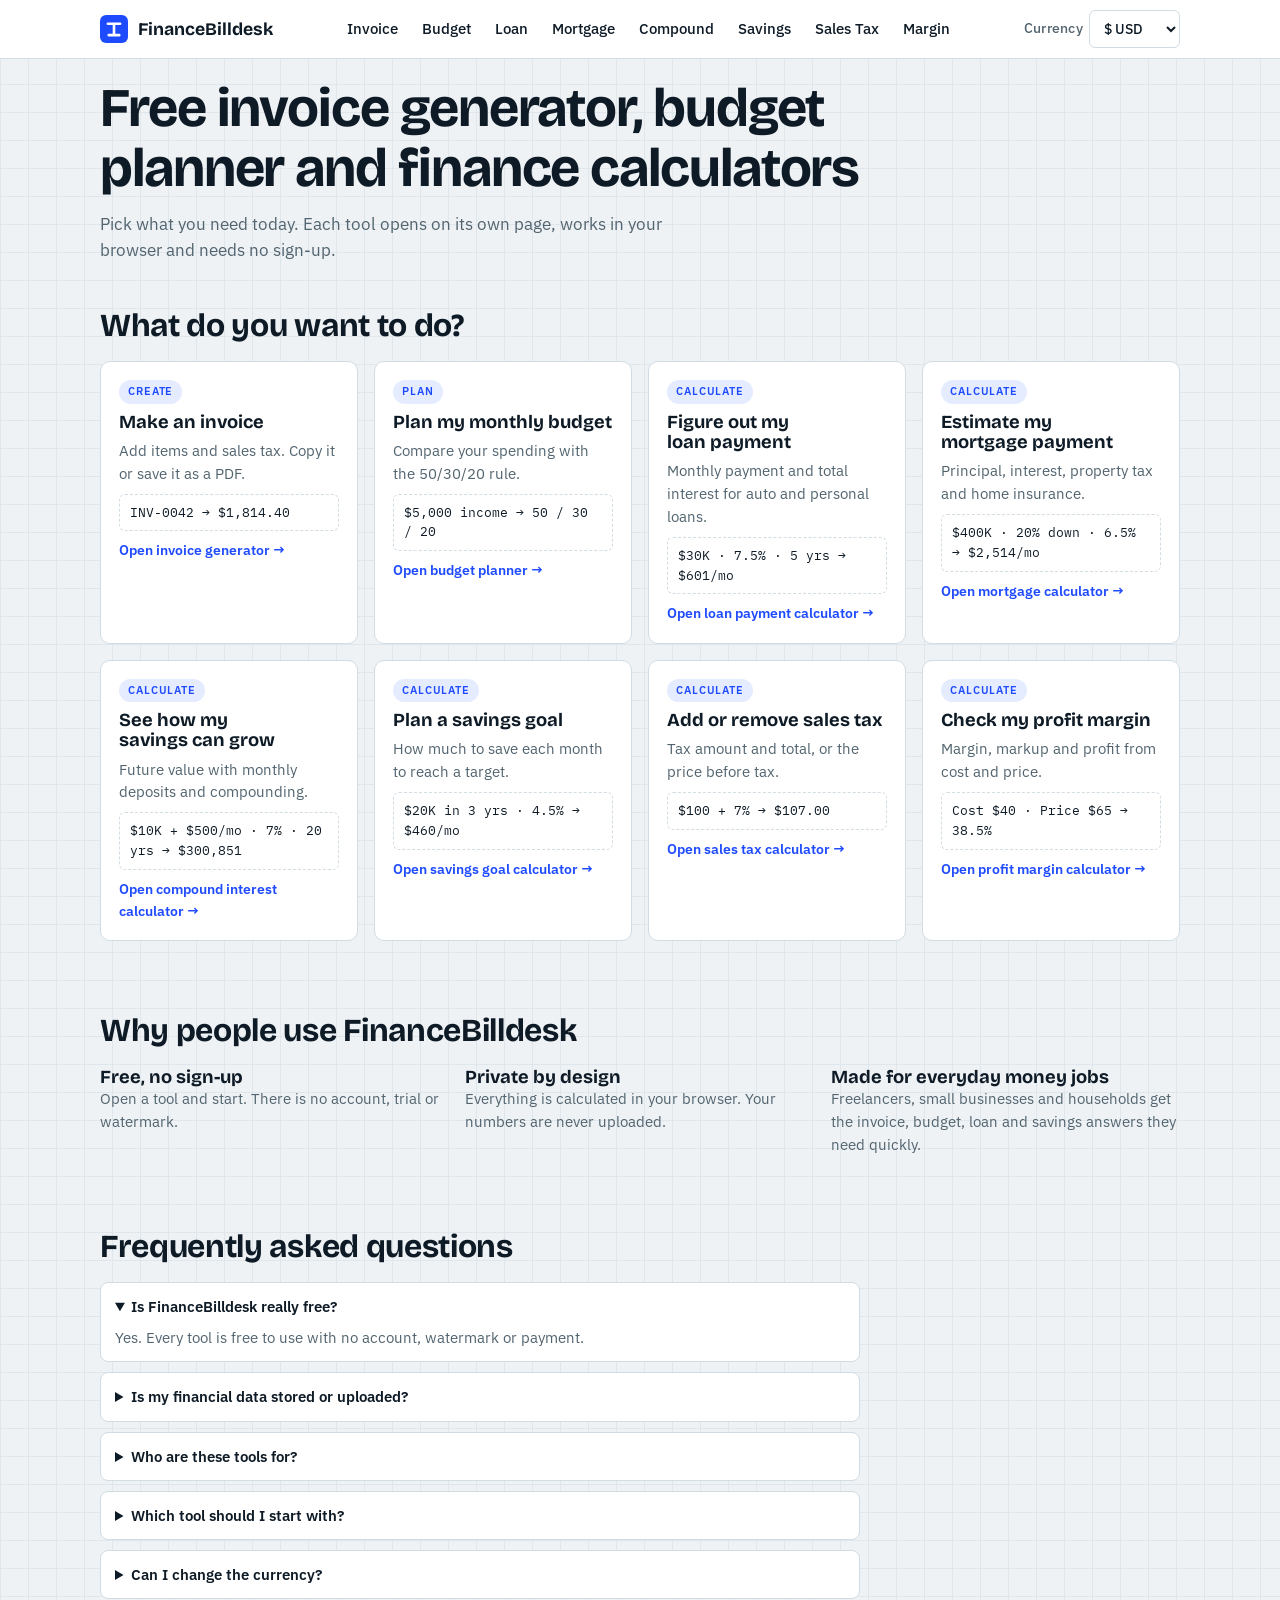
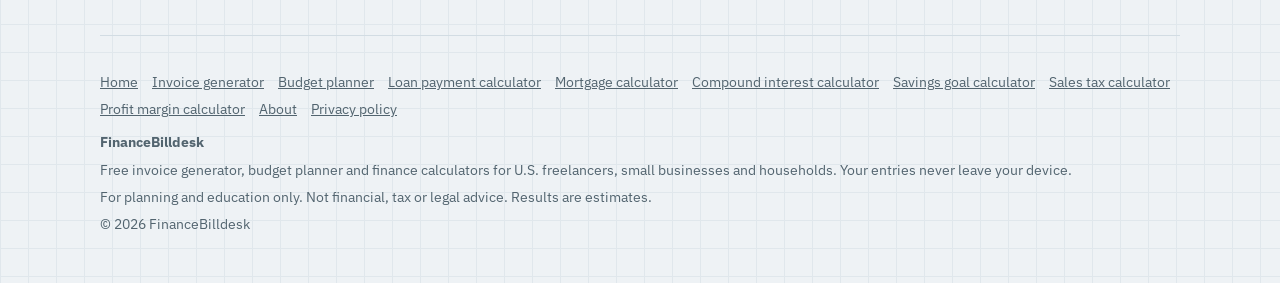
==== index.html @ 51ea4d02 "Add files via upload" ====
<!doctype html>
<html lang="en-US">
<head>
<meta charset="utf-8">
<meta name="viewport" content="width=device-width, initial-scale=1, viewport-fit=cover">
<title>FinanceBilldesk: Free Invoice, Budget &amp; Finance Calculators</title>
<meta name="description" content="Free invoice generator, 50/30/20 budget planner and finance calculators for loans, mortgages, compound interest, savings goals, sales tax and profit margin. No sign-up.">
<meta name="robots" content="index, follow, max-image-preview:large">
<link rel="canonical" href="https://www.financebilldesk.com/">
<link rel="alternate" hreflang="en-us" href="https://www.financebilldesk.com/">
<link rel="alternate" hreflang="x-default" href="https://www.financebilldesk.com/">
<meta name="theme-color" content="#1F4BFF">
<meta property="og:type" content="website">
<meta property="og:locale" content="en_US">
<meta property="og:title" content="FinanceBilldesk: Free Invoice, Budget &amp; Finance Calculators">
<meta property="og:description" content="Free invoice generator, 50/30/20 budget planner and finance calculators for loans, mortgages, compound interest, savings goals, sales tax and profit margin. No sign-up.">
<meta property="og:url" content="https://www.financebilldesk.com/">
<meta property="og:site_name" content="FinanceBilldesk">
<meta name="twitter:card" content="summary">
<meta name="twitter:title" content="FinanceBilldesk: Free Invoice, Budget &amp; Finance Calculators">
<meta name="twitter:description" content="Free invoice generator, 50/30/20 budget planner and finance calculators for loans, mortgages, compound interest, savings goals, sales tax and profit margin. No sign-up.">
<link rel="icon" href="data:image/svg+xml,%3Csvg xmlns='http://www.w3.org/2000/svg' viewBox='0 0 32 32'%3E%3Crect width='32' height='32' rx='7' fill='%231F4BFF'/%3E%3Cpath d='M9 10h14M16 10v13M10 23h12' stroke='white' stroke-width='3' stroke-linecap='round' fill='none'/%3E%3C/svg%3E">
<link rel="preconnect" href="https://fonts.googleapis.com">
<link rel="preconnect" href="https://fonts.gstatic.com" crossorigin>
<link rel="stylesheet" href="https://fonts.googleapis.com/css2?family=Bricolage+Grotesque:opsz,wght@12..96,500;12..96,700&family=IBM+Plex+Sans:wght@400;500;600&family=IBM+Plex+Mono:wght@400;500&display=swap">
<link rel="stylesheet" href="styles.css">
<script async src="https://pagead2.googlesyndication.com/pagead/js/adsbygoogle.js?client=ca-pub-6484114404141398" crossorigin="anonymous"></script>
<script type="application/ld+json">
{
  "@context": "https://schema.org",
  "@graph": [
    {
      "@type": "Organization",
      "@id": "https://www.financebilldesk.com/#org",
      "name": "FinanceBilldesk",
      "url": "https://www.financebilldesk.com/",
      "areaServed": {
        "@type": "Country",
        "name": "United States"
      }
    },
    {
      "@type": "WebSite",
      "@id": "https://www.financebilldesk.com/#website",
      "url": "https://www.financebilldesk.com/",
      "name": "FinanceBilldesk",
      "description": "Free invoice generator, 50/30/20 budget planner and finance calculators for loans, mortgages, compound interest, savings goals, sales tax and profit margin. No sign-up.",
      "inLanguage": "en-US",
      "publisher": {
        "@id": "https://www.financebilldesk.com/#org"
      }
    },
    {
      "@type": "ItemList",
      "name": "FinanceBilldesk tools",
      "itemListElement": [
        {
          "@type": "ListItem",
          "position": 1,
          "name": "Free Invoice Generator",
          "url": "https://www.financebilldesk.com/invoice-generator.html"
        },
        {
          "@type": "ListItem",
          "position": 2,
          "name": "50/30/20 Budget Calculator",
          "url": "https://www.financebilldesk.com/budget-planner.html"
        },
        {
          "@type": "ListItem",
          "position": 3,
          "name": "Loan Payment Calculator",
          "url": "https://www.financebilldesk.com/loan-payment-calculator.html"
        },
        {
          "@type": "ListItem",
          "position": 4,
          "name": "Mortgage Calculator",
          "url": "https://www.financebilldesk.com/mortgage-calculator.html"
        },
        {
          "@type": "ListItem",
          "position": 5,
          "name": "Compound Interest Calculator",
          "url": "https://www.financebilldesk.com/compound-interest-calculator.html"
        },
        {
          "@type": "ListItem",
          "position": 6,
          "name": "Savings Goal Calculator",
          "url": "https://www.financebilldesk.com/savings-goal-calculator.html"
        },
        {
          "@type": "ListItem",
          "position": 7,
          "name": "Sales Tax Calculator",
          "url": "https://www.financebilldesk.com/sales-tax-calculator.html"
        },
        {
          "@type": "ListItem",
          "position": 8,
          "name": "Profit Margin & Markup Calculator",
          "url": "https://www.financebilldesk.com/profit-margin-calculator.html"
        }
      ]
    },
    {
      "@type": "FAQPage",
      "mainEntity": [
        {
          "@type": "Question",
          "name": "Is FinanceBilldesk really free?",
          "acceptedAnswer": {
            "@type": "Answer",
            "text": "Yes. Every tool is free to use with no account, watermark or payment."
          }
        },
        {
          "@type": "Question",
          "name": "Is my financial data stored or uploaded?",
          "acceptedAnswer": {
            "@type": "Answer",
            "text": "No. Every calculation runs inside your browser and nothing you type is sent to a server."
          }
        },
        {
          "@type": "Question",
          "name": "Who are these tools for?",
          "acceptedAnswer": {
            "@type": "Answer",
            "text": "They are built for U.S. freelancers, contractors, small business owners and households who need a quick invoice, budget or loan, mortgage and savings estimate."
          }
        },
        {
          "@type": "Question",
          "name": "Which tool should I start with?",
          "acceptedAnswer": {
            "@type": "Answer",
            "text": "Use the invoice generator to bill a client, the budget planner to organize monthly spending, and the loan, mortgage, compound interest, savings goal, sales tax and margin calculators for quick answers."
          }
        },
        {
          "@type": "Question",
          "name": "Can I change the currency?",
          "acceptedAnswer": {
            "@type": "Answer",
            "text": "Yes. Pick a currency from the selector at the top of any page. U.S. dollars are the default, and your choice is remembered as you move between tools."
          }
        }
      ]
    }
  ]
}
</script>
</head>
<body>
<header class="bar noprint"><div class="wrap">
<a class="brand" href="index.html" aria-label="FinanceBilldesk home"><svg viewBox="0 0 32 32" aria-hidden="true"><rect width="32" height="32" rx="7" fill="var(--accent)"/><path d="M9 10h14M16 10v13M10 23h12" stroke="var(--accent-ink)" stroke-width="3" stroke-linecap="round" fill="none"/></svg>FinanceBilldesk</a>
<nav aria-label="Tools"><a href="invoice-generator.html">Invoice</a><a href="budget-planner.html">Budget</a><a href="loan-payment-calculator.html">Loan</a><a href="mortgage-calculator.html">Mortgage</a><a href="compound-interest-calculator.html">Compound</a><a href="savings-goal-calculator.html">Savings</a><a href="sales-tax-calculator.html">Sales Tax</a><a href="profit-margin-calculator.html">Margin</a></nav>
<label class="cur" for="currency" style="flex-direction:row">Currency
<select id="currency" aria-label="Currency"><option value="USD" selected>$ USD</option><option value="CAD">C$ CAD</option><option value="GBP">£ GBP</option><option value="EUR">€ EUR</option><option value="AUD">A$ AUD</option><option value="INR">₹ INR</option><option value="AED">AED</option><option value="SGD">S$ SGD</option></select></label>
</div></header>
<main class="wrap" id="top">
<aside class="ad-slot noprint" data-slot="banner" aria-label="Advertisement"><div class="ad-label">Advertisement</div><div class="ad-box"></div></aside>
<div class="page-head" style="padding-top:20px"><h1>Free invoice generator, budget planner and finance calculators</h1><p>Pick what you need today. Each tool opens on its own page, works in your browser and needs no sign-up.</p></div>
<section class="tool" aria-labelledby="h-opts"><div class="sec-head"><h2 id="h-opts">What do you want to do?</h2></div>
<div class="opts"><a class="opt" href="invoice-generator.html"><span class="tag">Create</span><h3>Make an invoice</h3><p>Add items and sales tax. Copy it or save it as a PDF.</p><span class="ex">INV-0042 → $1,814.40</span><span class="go">Open invoice generator →</span></a>
<a class="opt" href="budget-planner.html"><span class="tag">Plan</span><h3>Plan my monthly budget</h3><p>Compare your spending with the 50/30/20 rule.</p><span class="ex">$5,000 income → 50 / 30 / 20</span><span class="go">Open budget planner →</span></a>
<a class="opt" href="loan-payment-calculator.html"><span class="tag">Calculate</span><h3>Figure out my loan payment</h3><p>Monthly payment and total interest for auto and personal loans.</p><span class="ex">$30K · 7.5% · 5 yrs → $601/mo</span><span class="go">Open loan payment calculator →</span></a>
<a class="opt" href="mortgage-calculator.html"><span class="tag">Calculate</span><h3>Estimate my mortgage payment</h3><p>Principal, interest, property tax and home insurance.</p><span class="ex">$400K · 20% down · 6.5% → $2,514/mo</span><span class="go">Open mortgage calculator →</span></a>
<a class="opt" href="compound-interest-calculator.html"><span class="tag">Calculate</span><h3>See how my savings can grow</h3><p>Future value with monthly deposits and compounding.</p><span class="ex">$10K + $500/mo · 7% · 20 yrs → $300,851</span><span class="go">Open compound interest calculator →</span></a>
<a class="opt" href="savings-goal-calculator.html"><span class="tag">Calculate</span><h3>Plan a savings goal</h3><p>How much to save each month to reach a target.</p><span class="ex">$20K in 3 yrs · 4.5% → $460/mo</span><span class="go">Open savings goal calculator →</span></a>
<a class="opt" href="sales-tax-calculator.html"><span class="tag">Calculate</span><h3>Add or remove sales tax</h3><p>Tax amount and total, or the price before tax.</p><span class="ex">$100 + 7% → $107.00</span><span class="go">Open sales tax calculator →</span></a>
<a class="opt" href="profit-margin-calculator.html"><span class="tag">Calculate</span><h3>Check my profit margin</h3><p>Margin, markup and profit from cost and price.</p><span class="ex">Cost $40 · Price $65 → 38.5%</span><span class="go">Open profit margin calculator →</span></a></div></section>
<aside class="ad-slot noprint" data-slot="mid" aria-label="Advertisement"><div class="ad-label">Advertisement</div><div class="ad-box"></div></aside>
<section class="tool" aria-labelledby="h-why"><div class="sec-head"><h2 id="h-why">Why people use FinanceBilldesk</h2></div>
<div class="why"><div><h3>Free, no sign-up</h3><p>Open a tool and start. There is no account, trial or watermark.</p></div><div><h3>Private by design</h3><p>Everything is calculated in your browser. Your numbers are never uploaded.</p></div><div><h3>Made for everyday money jobs</h3><p>Freelancers, small businesses and households get the invoice, budget, loan and savings answers they need quickly.</p></div></div></section>
<section class="tool" aria-labelledby="h-faq"><div class="sec-head"><h2 id="h-faq">Frequently asked questions</h2></div><div class="faq"><details open><summary>Is FinanceBilldesk really free?</summary><p>Yes. Every tool is free to use with no account, watermark or payment.</p></details>
<details><summary>Is my financial data stored or uploaded?</summary><p>No. Every calculation runs inside your browser and nothing you type is sent to a server.</p></details>
<details><summary>Who are these tools for?</summary><p>They are built for U.S. freelancers, contractors, small business owners and households who need a quick invoice, budget or loan, mortgage and savings estimate.</p></details>
<details><summary>Which tool should I start with?</summary><p>Use the invoice generator to bill a client, the budget planner to organize monthly spending, and the loan, mortgage, compound interest, savings goal, sales tax and margin calculators for quick answers.</p></details>
<details><summary>Can I change the currency?</summary><p>Yes. Pick a currency from the selector at the top of any page. U.S. dollars are the default, and your choice is remembered as you move between tools.</p></details></div></section>
<aside class="ad-slot noprint" data-slot="bottom" aria-label="Advertisement"><div class="ad-label">Advertisement</div><div class="ad-box"></div></aside>
</main>
<footer class="wrap noprint"><div class="flinks"><a href="index.html">Home</a><a href="invoice-generator.html">Invoice generator</a><a href="budget-planner.html">Budget planner</a><a href="loan-payment-calculator.html">Loan payment calculator</a><a href="mortgage-calculator.html">Mortgage calculator</a><a href="compound-interest-calculator.html">Compound interest calculator</a><a href="savings-goal-calculator.html">Savings goal calculator</a><a href="sales-tax-calculator.html">Sales tax calculator</a><a href="profit-margin-calculator.html">Profit margin calculator</a><a href="about.html">About</a><a href="privacy-policy.html">Privacy policy</a></div><strong>FinanceBilldesk</strong><span>Free invoice generator, budget planner and finance calculators for U.S. freelancers, small businesses and households. Your entries never leave your device.</span><span>For planning and education only. Not financial, tax or legal advice. Results are estimates.</span><span>© 2026 FinanceBilldesk</span></footer>
<script src="ads-config.js"></script>
<script src="ads.js"></script>
<script src="app.js"></script>
</body>
</html>
---- styles.css ----
/* Layout: sticky toolbar, short intro, then stacked tool sections on a graph-paper ground. Ink-blue accent, mono for every figure. */
:root{
  --bg:#EEF2F5; --grid:#E0E7EC; --surface:#FFFFFF; --ink:#0E1B26; --muted:#52646F;
  --line:#D2DCE3; --accent:#1F4BFF; --accent-ink:#FFFFFF; --accent-soft:#E6ECFF;
  --good:#0B7A53; --warn:#A35F00; --bad:#B3261E;
  --display:"Bricolage Grotesque","Segoe UI",system-ui,sans-serif;
  --body:"IBM Plex Sans","Segoe UI",system-ui,sans-serif;
  --mono:"IBM Plex Mono",ui-monospace,Menlo,Consolas,monospace;
}
@media (prefers-color-scheme:dark){
  :root:not([data-theme="light"]){
    --bg:#0B131A; --grid:#111C25; --surface:#131F29; --ink:#E7EEF3; --muted:#93A6B3;
    --line:#243645; --accent:#7D98FF; --accent-ink:#0B131A; --accent-soft:#1A2744;
    --good:#4CC796; --warn:#E3A33F; --bad:#F2877F; color-scheme:dark;
  }
}
:root[data-theme="dark"]{
  --bg:#0B131A; --grid:#111C25; --surface:#131F29; --ink:#E7EEF3; --muted:#93A6B3;
  --line:#243645; --accent:#7D98FF; --accent-ink:#0B131A; --accent-soft:#1A2744;
  --good:#4CC796; --warn:#E3A33F; --bad:#F2877F; color-scheme:dark;
}
*{box-sizing:border-box}
html{scroll-behavior:smooth}
@media (prefers-reduced-motion:reduce){html{scroll-behavior:auto}}
body{
  margin:0; padding-inline:16px; padding-block:0;
  font:400 15px/1.55 var(--body); color:var(--ink);
  background-color:var(--bg);
  background-image:linear-gradient(var(--grid) 1px,transparent 1px),linear-gradient(90deg,var(--grid) 1px,transparent 1px);
  background-size:28px 28px;
}
.wrap{max-width:1080px;margin-inline:auto}
h1,h2,h3{font-family:var(--display);line-height:1.1;margin:0;text-wrap:balance}
h1{font-size:clamp(2rem,6vw,3.4rem);font-weight:700;letter-spacing:-.02em}
h2{font-size:clamp(1.5rem,3.5vw,2rem);font-weight:700;letter-spacing:-.01em}
h3{font-size:1.15rem;font-weight:700}
p{margin:0}
a{color:var(--accent)}
:focus-visible{outline:2px solid var(--accent);outline-offset:2px}
.num,.mono{font-family:var(--mono);font-variant-numeric:tabular-nums}

/* top bar */
.bar{position:sticky;top:0;z-index:5;margin-inline:-16px;padding:10px 16px;background:var(--surface);border-bottom:1px solid var(--line)}
.bar .wrap{display:flex;align-items:center;gap:16px;flex-wrap:wrap;justify-content:space-between}
.brand{display:flex;align-items:center;gap:10px;font:700 1.2rem var(--display);color:var(--ink);text-decoration:none}
.brand svg{width:28px;height:28px}
nav{display:flex;gap:4px;flex-wrap:wrap;min-width:0}
nav a{padding:6px 10px;border-radius:6px;color:var(--ink);text-decoration:none;font-weight:500;font-size:.92rem}
nav a:hover{background:var(--accent-soft)}
.cur{display:flex;align-items:center;gap:6px;font-size:.85rem;color:var(--muted)}
select,input,textarea{font:inherit;color:var(--ink);background:var(--surface);border:1px solid var(--line);border-radius:6px;padding:8px 10px;min-width:0;width:100%}
select{width:auto}
input[type=number],.num-in{font-family:var(--mono)}
input:focus,select:focus,textarea:focus{border-color:var(--accent)}
label{display:flex;flex-direction:column;gap:4px;font-size:.8rem;font-weight:500;color:var(--muted);letter-spacing:.02em}

/* intro */
.intro{padding-block:44px 28px;display:grid;gap:16px;max-width:760px}
.intro p{font-size:1.1rem;color:var(--muted);max-width:60ch}
.chips{display:flex;gap:8px;flex-wrap:wrap}
.chip{padding:5px 12px;border:1px solid var(--line);border-radius:99px;background:var(--surface);font-size:.85rem;text-decoration:none;color:var(--ink)}
.chip:hover{border-color:var(--accent);color:var(--accent)}

section.tool{padding-block:36px;scroll-margin-top:70px}
.sec-head{display:grid;gap:6px;margin-bottom:18px;max-width:64ch}
.sec-head p{color:var(--muted)}
.panel{background:var(--surface);border:1px solid var(--line);border-radius:10px;padding:18px}
.grid2{display:grid;grid-template-columns:minmax(0,1fr) minmax(0,1fr);gap:18px;align-items:start}
.fields{display:grid;grid-template-columns:repeat(2,minmax(0,1fr));gap:12px}
.fields .full{grid-column:1/-1}
.btn{font:600 .9rem var(--body);padding:9px 14px;border-radius:6px;border:1px solid var(--line);background:var(--surface);color:var(--ink);cursor:pointer}
.btn:hover{border-color:var(--accent)}
.btn.primary{background:var(--accent);color:var(--accent-ink);border-color:var(--accent)}
.btn.ghost{padding:6px 10px;font-size:.8rem;color:var(--muted)}
.actions{display:flex;gap:8px;flex-wrap:wrap;margin-top:14px}
.hint{font-size:.8rem;color:var(--muted)}

/* line items */
.rows{display:grid;gap:8px;margin-top:6px}
.row{display:grid;grid-template-columns:minmax(0,1fr) 64px 92px 32px;gap:6px;align-items:center}
.row.b{grid-template-columns:minmax(0,1fr) 96px 104px 32px}
.row input,.row select{padding:7px 8px}
.x{width:32px;height:32px;padding:0;border:1px solid var(--line);border-radius:6px;background:var(--surface);color:var(--muted);cursor:pointer;font-size:1rem}
.x:hover{color:var(--bad);border-color:var(--bad)}
.colhead{display:grid;grid-template-columns:minmax(0,1fr) 64px 92px 32px;gap:6px;font-size:.72rem;color:var(--muted);text-transform:uppercase;letter-spacing:.06em;margin-top:14px}
.colhead.b{grid-template-columns:minmax(0,1fr) 96px 104px 32px}

/* invoice paper */
.paper{background:#fff;color:#14202A;border:1px solid var(--line);border-radius:4px;padding:22px;box-shadow:0 1px 0 var(--line),0 10px 24px -14px rgba(14,27,38,.35);font-size:.9rem;min-width:0}
.paper .top{display:flex;justify-content:space-between;gap:12px;flex-wrap:wrap;border-bottom:2px solid #14202A;padding-bottom:12px}
.paper h2{font-size:1.6rem;letter-spacing:.04em;text-transform:uppercase;color:#14202A}
.paper .meta{font-family:var(--mono);font-size:.78rem;line-height:1.7;text-align:right}
.paper .parties{display:grid;grid-template-columns:1fr 1fr;gap:12px;margin-block:14px;font-size:.85rem}
.paper .k{font-size:.68rem;text-transform:uppercase;letter-spacing:.08em;color:#5D6D79}
.tbl{overflow-x:auto}
.paper table{width:100%;border-collapse:collapse;font-size:.85rem}
.paper th{font-size:.68rem;text-transform:uppercase;letter-spacing:.07em;text-align:left;color:#5D6D79;border-bottom:1px solid #C9D3DA;padding:6px 4px}
.paper td{padding:7px 4px;border-bottom:1px dashed #D7DFE5;vertical-align:top}
.paper th.r,.paper td.r{text-align:right;font-family:var(--mono);white-space:nowrap}
.totals{margin-left:auto;margin-top:12px;width:min(260px,100%);display:grid;gap:4px;font-size:.88rem}
.totals div{display:flex;justify-content:space-between;gap:12px}
.totals .grand{border-top:2px solid #14202A;padding-top:6px;margin-top:4px;font-weight:600;font-size:1.05rem}
.paper .notes{margin-top:16px;font-size:.8rem;color:#43525D;white-space:pre-wrap}

/* budget */
.sum{display:grid;grid-template-columns:repeat(3,minmax(0,1fr));gap:10px;margin-bottom:16px}
.stat{border:1px solid var(--line);border-radius:8px;padding:10px 12px;min-width:0}
.stat .k{font-size:.72rem;text-transform:uppercase;letter-spacing:.07em;color:var(--muted)}
.stat .v{font:500 1.15rem var(--mono);overflow-wrap:anywhere}
.v.good{color:var(--good)}.v.bad{color:var(--bad)}
.grp{display:grid;gap:12px;margin-top:6px}
.grp .line{display:flex;justify-content:space-between;gap:10px;font-size:.88rem;flex-wrap:wrap}
.track{position:relative;height:12px;background:var(--accent-soft);border-radius:3px;margin-top:5px}
.fill{height:100%;background:var(--accent);border-radius:3px;max-width:100%}
.fill.over{background:var(--warn)}
.tick{position:absolute;top:-4px;bottom:-4px;width:2px;background:var(--ink)}

/* calculators */
.cards{display:grid;grid-template-columns:repeat(2,minmax(0,1fr));gap:18px}
.card{display:grid;gap:14px;align-content:start}
.card .fields{grid-template-columns:repeat(3,minmax(0,1fr))}
.res{display:grid;gap:6px;border-top:1px solid var(--line);padding-top:12px;margin:0}
.res div{display:flex;justify-content:space-between;gap:12px;font-size:.9rem}
.res dt{color:var(--muted)}
.res dd{margin:0;font-family:var(--mono);font-variant-numeric:tabular-nums;text-align:right}
.res .big dd{font-size:1.35rem;font-weight:500;color:var(--accent)}
.seg{display:inline-flex;border:1px solid var(--line);border-radius:6px;overflow:hidden}
.seg button{border:0;background:var(--surface);color:var(--ink);padding:7px 12px;font:500 .82rem var(--body);cursor:pointer}
.seg button[aria-pressed=true]{background:var(--accent);color:var(--accent-ink)}

/* content */
.guide{display:grid;grid-template-columns:repeat(2,minmax(0,1fr));gap:18px}
.guide article{display:grid;gap:8px;align-content:start}
.guide p,.faq p{color:var(--muted)}
.faq{display:grid;gap:10px;max-width:760px}
.faq details{background:var(--surface);border:1px solid var(--line);border-radius:8px;padding:12px 14px}
.faq summary{cursor:pointer;font-weight:600}
.faq details p{margin-top:8px}
code{font-family:var(--mono);font-size:.85em;background:var(--accent-soft);padding:1px 5px;border-radius:4px}
footer{padding-block:36px 48px;border-top:1px solid var(--line);color:var(--muted);font-size:.85rem;display:grid;gap:6px;max-width:760px}

@media (max-width:820px){
  .grid2,.cards,.guide{grid-template-columns:minmax(0,1fr)}
}
@media (max-width:480px){
  .fields,.card .fields{grid-template-columns:minmax(0,1fr)}
  .sum{grid-template-columns:minmax(0,1fr)}
  .paper .parties{grid-template-columns:1fr}
  .paper .meta{text-align:left}
}
@media print{
  body{background:#fff}
  .bar,.intro,.tool:not(#invoice) .sec-head,#invoice .sec-head,#invoice .editor,#budget,#calculators,#guide,#faq,footer,.noprint{display:none!important}
  #invoice{padding:0}.grid2{display:block}.paper{border:0;box-shadow:none;padding:0}
}

/* multi-page additions */
.crumbs{padding-top:22px;font-size:.85rem;color:var(--muted)}
.crumbs a{color:var(--muted);padding:0}
.crumbs [aria-current]{color:var(--ink)}
.page-head{padding-block:18px 8px;display:grid;gap:12px;max-width:760px}
.page-head p{font-size:1.08rem;color:var(--muted);max-width:60ch}
.single{max-width:640px}
.opts{display:grid;grid-template-columns:repeat(3,minmax(0,1fr));gap:16px}
.opt{display:grid;gap:8px;align-content:start;padding:18px;background:var(--surface);border:1px solid var(--line);border-radius:10px;color:var(--ink);text-decoration:none;transition:border-color .15s,transform .15s}
.opt:hover{border-color:var(--accent);transform:translateY(-2px)}
.opt .tag{justify-self:start;font-size:.7rem;font-weight:600;letter-spacing:.08em;text-transform:uppercase;padding:3px 9px;border-radius:99px;background:var(--accent-soft);color:var(--accent)}
.opt p{color:var(--muted);font-size:.92rem}
.opt .ex{font-family:var(--mono);font-size:.8rem;padding:8px 10px;border:1px dashed var(--line);border-radius:6px;overflow-wrap:anywhere}
.opt .go{font-weight:600;color:var(--accent);font-size:.9rem}
.why{display:grid;grid-template-columns:repeat(3,minmax(0,1fr));gap:16px;margin-top:8px}
.why p{color:var(--muted)}
.more{padding-block:28px}
.more h2{font-size:1.25rem;margin-bottom:12px}
.mlinks{display:grid;grid-template-columns:repeat(3,minmax(0,1fr));gap:10px}
.mlinks a{padding:10px 12px;border:1px solid var(--line);border-radius:8px;background:var(--surface);color:var(--ink);text-decoration:none;font-weight:500;font-size:.92rem}
.mlinks a:hover{border-color:var(--accent);color:var(--accent)}
nav a[aria-current=page]{background:var(--accent-soft);color:var(--accent)}
footer .flinks{display:flex;gap:6px 14px;flex-wrap:wrap;margin-bottom:6px}
footer .flinks a{color:var(--muted)}
@media (max-width:600px){.bar{position:static}}
.ad-slot{margin-block:8px}
.ad-slot[data-slot="banner"]{margin-top:14px}
.ad-slot .ad-label{font-size:.68rem;letter-spacing:.1em;text-transform:uppercase;color:var(--muted);text-align:center;margin-bottom:4px}
.ad-box{display:block;min-height:100px;overflow:hidden;text-align:center}
.ad-slot[data-slot="mid"] .ad-box{min-height:250px}
.ad-ph{display:grid;place-items:center;gap:4px;min-height:inherit;border:1px dashed var(--line);border-radius:8px;background:var(--surface);color:var(--muted);font:500 .8rem var(--mono);padding:12px}
.ad-ph b{color:var(--ink);font-family:var(--body);font-size:.95rem}
.ad-slot:has(ins[data-ad-status="unfilled"]){display:none}
@media (max-width:600px){.ad-slot[data-slot="bottom"] .ad-box{min-height:250px}}
.legal{max-width:760px;display:grid;gap:14px;padding-block:8px 24px}
.legal h2{font-size:1.2rem;margin-top:10px}
.legal p,.legal li{color:var(--muted)}
.legal ul{margin:0;padding-left:20px;display:grid;gap:6px}
.guide.one{grid-template-columns:minmax(0,1fr);max-width:760px}
@media (max-width:820px){.opts,.why,.mlinks{grid-template-columns:repeat(2,minmax(0,1fr))}}
@media (max-width:540px){.opts,.why,.mlinks{grid-template-columns:minmax(0,1fr)}}

/* usa */
.updated{font-size:.85rem;color:var(--muted)}
.opts{grid-template-columns:repeat(4,minmax(0,1fr))}
@media (max-width:960px){.opts{grid-template-columns:repeat(2,minmax(0,1fr))}}
@media (max-width:540px){.opts{grid-template-columns:minmax(0,1fr)}}
.mlinks{grid-template-columns:repeat(4,minmax(0,1fr))}
@media (max-width:960px){.mlinks{grid-template-columns:repeat(2,minmax(0,1fr))}}
@media (max-width:540px){.mlinks{grid-template-columns:minmax(0,1fr)}}
.brand{font-size:1.1rem}
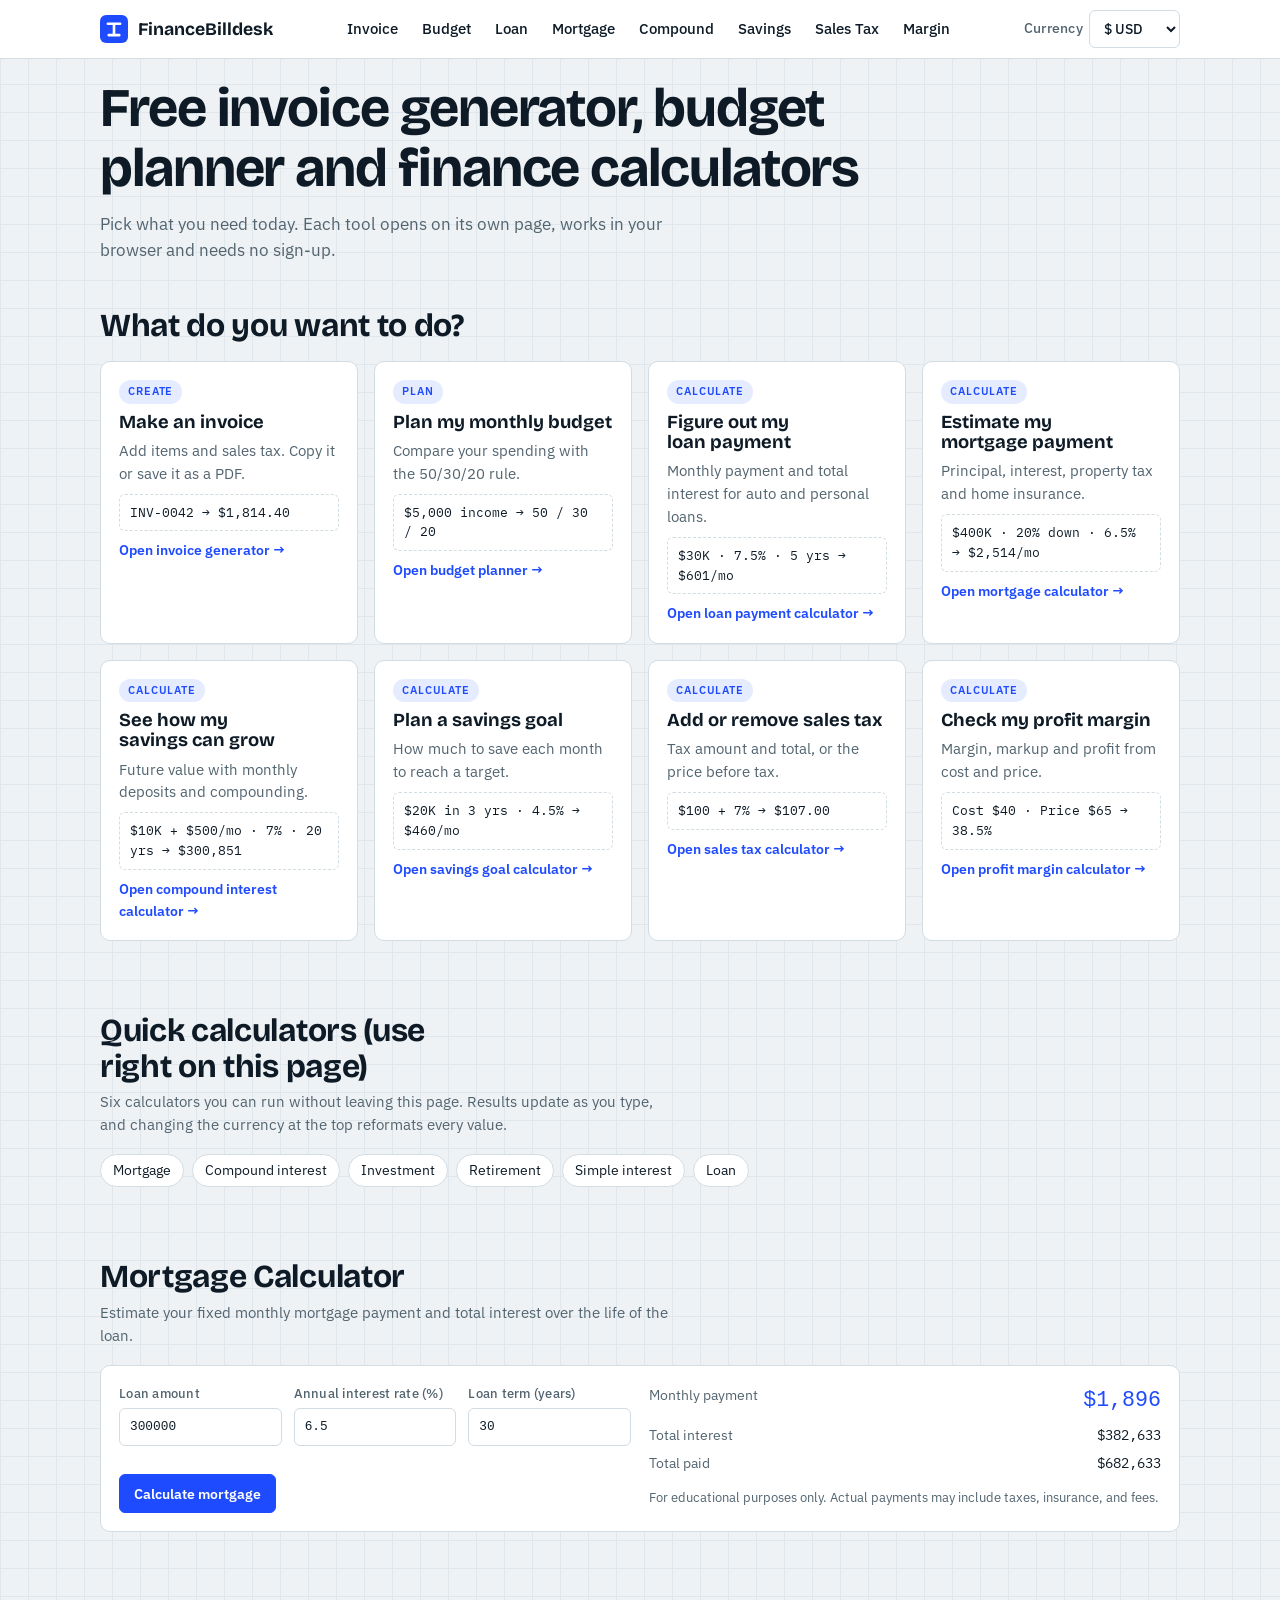
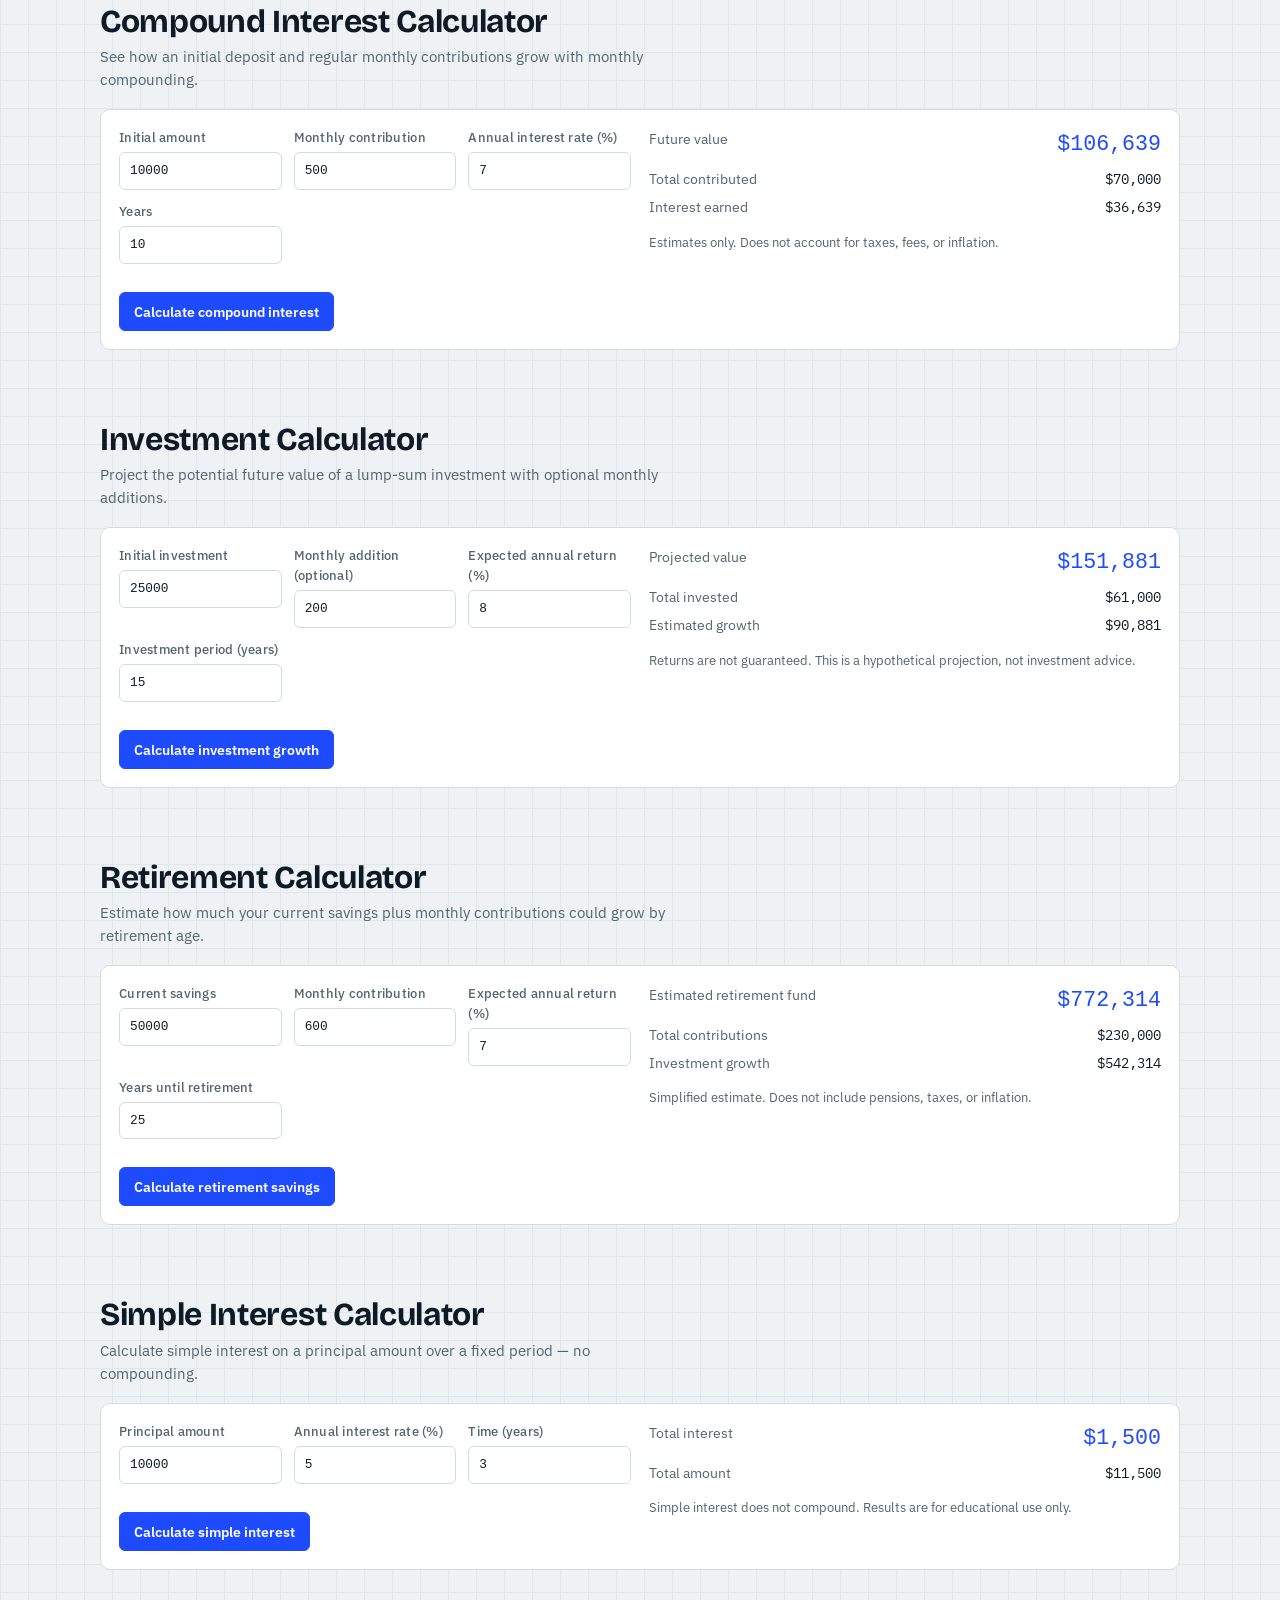
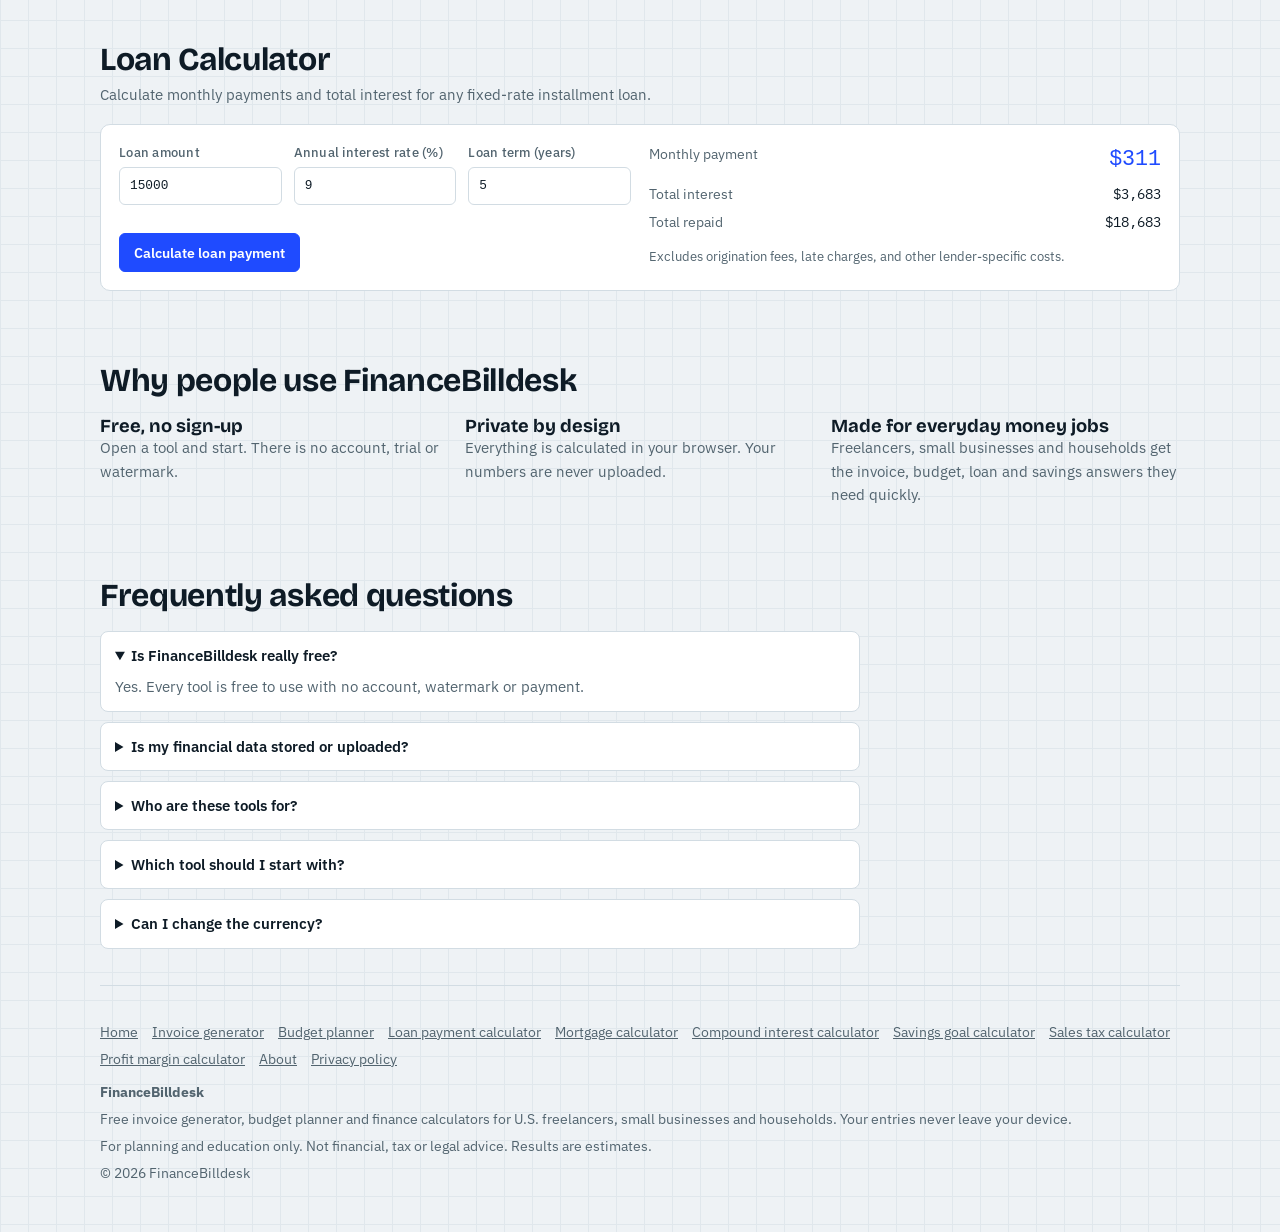
==== commit 039a7bd3: "Add files via upload" ====
--- a/index.html
+++ b/index.html
@@ -29,140 +29,43 @@
 {
   "@context": "https://schema.org",
   "@graph": [
-    {
-      "@type": "Organization",
-      "@id": "https://www.financebilldesk.com/#org",
-      "name": "FinanceBilldesk",
-      "url": "https://www.financebilldesk.com/",
-      "areaServed": {
-        "@type": "Country",
-        "name": "United States"
-      }
-    },
-    {
-      "@type": "WebSite",
-      "@id": "https://www.financebilldesk.com/#website",
-      "url": "https://www.financebilldesk.com/",
-      "name": "FinanceBilldesk",
-      "description": "Free invoice generator, 50/30/20 budget planner and finance calculators for loans, mortgages, compound interest, savings goals, sales tax and profit margin. No sign-up.",
-      "inLanguage": "en-US",
-      "publisher": {
-        "@id": "https://www.financebilldesk.com/#org"
-      }
-    },
-    {
-      "@type": "ItemList",
-      "name": "FinanceBilldesk tools",
-      "itemListElement": [
-        {
-          "@type": "ListItem",
-          "position": 1,
-          "name": "Free Invoice Generator",
-          "url": "https://www.financebilldesk.com/invoice-generator.html"
-        },
-        {
-          "@type": "ListItem",
-          "position": 2,
-          "name": "50/30/20 Budget Calculator",
-          "url": "https://www.financebilldesk.com/budget-planner.html"
-        },
-        {
-          "@type": "ListItem",
-          "position": 3,
-          "name": "Loan Payment Calculator",
-          "url": "https://www.financebilldesk.com/loan-payment-calculator.html"
-        },
-        {
-          "@type": "ListItem",
-          "position": 4,
-          "name": "Mortgage Calculator",
-          "url": "https://www.financebilldesk.com/mortgage-calculator.html"
-        },
-        {
-          "@type": "ListItem",
-          "position": 5,
-          "name": "Compound Interest Calculator",
-          "url": "https://www.financebilldesk.com/compound-interest-calculator.html"
-        },
-        {
-          "@type": "ListItem",
-          "position": 6,
-          "name": "Savings Goal Calculator",
-          "url": "https://www.financebilldesk.com/savings-goal-calculator.html"
-        },
-        {
-          "@type": "ListItem",
-          "position": 7,
-          "name": "Sales Tax Calculator",
-          "url": "https://www.financebilldesk.com/sales-tax-calculator.html"
-        },
-        {
-          "@type": "ListItem",
-          "position": 8,
-          "name": "Profit Margin & Markup Calculator",
-          "url": "https://www.financebilldesk.com/profit-margin-calculator.html"
-        }
-      ]
-    },
-    {
-      "@type": "FAQPage",
-      "mainEntity": [
-        {
-          "@type": "Question",
-          "name": "Is FinanceBilldesk really free?",
-          "acceptedAnswer": {
-            "@type": "Answer",
-            "text": "Yes. Every tool is free to use with no account, watermark or payment."
-          }
-        },
-        {
-          "@type": "Question",
-          "name": "Is my financial data stored or uploaded?",
-          "acceptedAnswer": {
-            "@type": "Answer",
-            "text": "No. Every calculation runs inside your browser and nothing you type is sent to a server."
-          }
-        },
-        {
-          "@type": "Question",
-          "name": "Who are these tools for?",
-          "acceptedAnswer": {
-            "@type": "Answer",
-            "text": "They are built for U.S. freelancers, contractors, small business owners and households who need a quick invoice, budget or loan, mortgage and savings estimate."
-          }
-        },
-        {
-          "@type": "Question",
-          "name": "Which tool should I start with?",
-          "acceptedAnswer": {
-            "@type": "Answer",
-            "text": "Use the invoice generator to bill a client, the budget planner to organize monthly spending, and the loan, mortgage, compound interest, savings goal, sales tax and margin calculators for quick answers."
-          }
-        },
-        {
-          "@type": "Question",
-          "name": "Can I change the currency?",
-          "acceptedAnswer": {
-            "@type": "Answer",
-            "text": "Yes. Pick a currency from the selector at the top of any page. U.S. dollars are the default, and your choice is remembered as you move between tools."
-          }
-        }
-      ]
-    }
+    { "@type": "Organization", "@id": "https://www.financebilldesk.com/#org", "name": "FinanceBilldesk", "url": "https://www.financebilldesk.com/", "areaServed": { "@type": "Country", "name": "United States" } },
+    { "@type": "WebSite", "@id": "https://www.financebilldesk.com/#website", "url": "https://www.financebilldesk.com/", "name": "FinanceBilldesk", "description": "Free invoice generator, 50/30/20 budget planner and finance calculators for loans, mortgages, compound interest, savings goals, sales tax and profit margin. No sign-up.", "inLanguage": "en-US", "publisher": { "@id": "https://www.financebilldesk.com/#org" } },
+    { "@type": "ItemList", "name": "FinanceBilldesk tools", "itemListElement": [
+      { "@type": "ListItem", "position": 1, "name": "Free Invoice Generator", "url": "https://www.financebilldesk.com/invoice-generator.html" },
+      { "@type": "ListItem", "position": 2, "name": "50/30/20 Budget Calculator", "url": "https://www.financebilldesk.com/budget-planner.html" },
+      { "@type": "ListItem", "position": 3, "name": "Loan Payment Calculator", "url": "https://www.financebilldesk.com/loan-payment-calculator.html" },
+      { "@type": "ListItem", "position": 4, "name": "Mortgage Calculator", "url": "https://www.financebilldesk.com/mortgage-calculator.html" },
+      { "@type": "ListItem", "position": 5, "name": "Compound Interest Calculator", "url": "https://www.financebilldesk.com/compound-interest-calculator.html" },
+      { "@type": "ListItem", "position": 6, "name": "Savings Goal Calculator", "url": "https://www.financebilldesk.com/savings-goal-calculator.html" },
+      { "@type": "ListItem", "position": 7, "name": "Sales Tax Calculator", "url": "https://www.financebilldesk.com/sales-tax-calculator.html" },
+      { "@type": "ListItem", "position": 8, "name": "Profit Margin & Markup Calculator", "url": "https://www.financebilldesk.com/profit-margin-calculator.html" }
+    ]}
   ]
 }
 </script>
+
+<!-- Tiny scoped rule: only affects new inline calculator result cards.
+     Uses [id^="calc-"] so it can never touch any existing section. -->
+<style>
+  [id^="calc-"] .card:last-child .res { border-top: 0; padding-top: 0; }
+</style>
 </head>
 <body>
+
 <header class="bar noprint"><div class="wrap">
 <a class="brand" href="index.html" aria-label="FinanceBilldesk home"><svg viewBox="0 0 32 32" aria-hidden="true"><rect width="32" height="32" rx="7" fill="var(--accent)"/><path d="M9 10h14M16 10v13M10 23h12" stroke="var(--accent-ink)" stroke-width="3" stroke-linecap="round" fill="none"/></svg>FinanceBilldesk</a>
 <nav aria-label="Tools"><a href="invoice-generator.html">Invoice</a><a href="budget-planner.html">Budget</a><a href="loan-payment-calculator.html">Loan</a><a href="mortgage-calculator.html">Mortgage</a><a href="compound-interest-calculator.html">Compound</a><a href="savings-goal-calculator.html">Savings</a><a href="sales-tax-calculator.html">Sales Tax</a><a href="profit-margin-calculator.html">Margin</a></nav>
 <label class="cur" for="currency" style="flex-direction:row">Currency
 <select id="currency" aria-label="Currency"><option value="USD" selected>$ USD</option><option value="CAD">C$ CAD</option><option value="GBP">£ GBP</option><option value="EUR">€ EUR</option><option value="AUD">A$ AUD</option><option value="INR">₹ INR</option><option value="AED">AED</option><option value="SGD">S$ SGD</option></select></label>
 </div></header>
+
 <main class="wrap" id="top">
+
 <aside class="ad-slot noprint" data-slot="banner" aria-label="Advertisement"><div class="ad-label">Advertisement</div><div class="ad-box"></div></aside>
+
 <div class="page-head" style="padding-top:20px"><h1>Free invoice generator, budget planner and finance calculators</h1><p>Pick what you need today. Each tool opens on its own page, works in your browser and needs no sign-up.</p></div>
+
 <section class="tool" aria-labelledby="h-opts"><div class="sec-head"><h2 id="h-opts">What do you want to do?</h2></div>
 <div class="opts"><a class="opt" href="invoice-generator.html"><span class="tag">Create</span><h3>Make an invoice</h3><p>Add items and sales tax. Copy it or save it as a PDF.</p><span class="ex">INV-0042 → $1,814.40</span><span class="go">Open invoice generator →</span></a>
 <a class="opt" href="budget-planner.html"><span class="tag">Plan</span><h3>Plan my monthly budget</h3><p>Compare your spending with the 50/30/20 rule.</p><span class="ex">$5,000 income → 50 / 30 / 20</span><span class="go">Open budget planner →</span></a>
@@ -172,19 +75,410 @@
 <a class="opt" href="savings-goal-calculator.html"><span class="tag">Calculate</span><h3>Plan a savings goal</h3><p>How much to save each month to reach a target.</p><span class="ex">$20K in 3 yrs · 4.5% → $460/mo</span><span class="go">Open savings goal calculator →</span></a>
 <a class="opt" href="sales-tax-calculator.html"><span class="tag">Calculate</span><h3>Add or remove sales tax</h3><p>Tax amount and total, or the price before tax.</p><span class="ex">$100 + 7% → $107.00</span><span class="go">Open sales tax calculator →</span></a>
 <a class="opt" href="profit-margin-calculator.html"><span class="tag">Calculate</span><h3>Check my profit margin</h3><p>Margin, markup and profit from cost and price.</p><span class="ex">Cost $40 · Price $65 → 38.5%</span><span class="go">Open profit margin calculator →</span></a></div></section>
+
 <aside class="ad-slot noprint" data-slot="mid" aria-label="Advertisement"><div class="ad-label">Advertisement</div><div class="ad-box"></div></aside>
+
+<!-- =====================================================================
+     NEW SECTION: INLINE QUICK CALCULATORS
+     All class names below come from your existing styles.css.
+     Nothing else on the page is changed or removed.
+     ===================================================================== -->
+
+<section class="tool" aria-labelledby="h-calc-intro">
+  <div class="sec-head">
+    <h2 id="h-calc-intro">Quick calculators (use right on this page)</h2>
+    <p>Six calculators you can run without leaving this page. Results update as you type, and changing the currency at the top reformats every value.</p>
+  </div>
+  <div class="chips">
+    <a class="chip" href="#calc-mortgage">Mortgage</a>
+    <a class="chip" href="#calc-compound">Compound interest</a>
+    <a class="chip" href="#calc-investment">Investment</a>
+    <a class="chip" href="#calc-retirement">Retirement</a>
+    <a class="chip" href="#calc-interest">Simple interest</a>
+    <a class="chip" href="#calc-loan">Loan</a>
+  </div>
+</section>
+
+<!-- Mortgage -->
+<section class="tool" id="calc-mortgage" aria-labelledby="h-calc-mortgage">
+  <div class="sec-head">
+    <h2 id="h-calc-mortgage">Mortgage Calculator</h2>
+    <p>Estimate your fixed monthly mortgage payment and total interest over the life of the loan.</p>
+  </div>
+  <div class="panel">
+    <div class="cards">
+      <div class="card">
+        <div class="fields">
+          <label>Loan amount<input type="number" id="fbk-m-loan" value="300000" min="0" step="1000"></label>
+          <label>Annual interest rate (%)<input type="number" id="fbk-m-rate" value="6.5" min="0" step="0.01"></label>
+          <label>Loan term (years)<input type="number" id="fbk-m-years" value="30" min="1" step="1"></label>
+        </div>
+        <div class="actions"><button class="btn primary" type="button" data-calc="mortgage">Calculate mortgage</button></div>
+      </div>
+      <div class="card">
+        <dl class="res">
+          <div class="big"><dt>Monthly payment</dt><dd id="fbk-m-payment">—</dd></div>
+          <div><dt>Total interest</dt><dd id="fbk-m-interest">—</dd></div>
+          <div><dt>Total paid</dt><dd id="fbk-m-total">—</dd></div>
+        </dl>
+        <p class="hint">For educational purposes only. Actual payments may include taxes, insurance, and fees.</p>
+      </div>
+    </div>
+  </div>
+</section>
+
+<!-- Compound interest -->
+<section class="tool" id="calc-compound" aria-labelledby="h-calc-compound">
+  <div class="sec-head">
+    <h2 id="h-calc-compound">Compound Interest Calculator</h2>
+    <p>See how an initial deposit and regular monthly contributions grow with monthly compounding.</p>
+  </div>
+  <div class="panel">
+    <div class="cards">
+      <div class="card">
+        <div class="fields">
+          <label>Initial amount<input type="number" id="fbk-c-principal" value="10000" min="0" step="100"></label>
+          <label>Monthly contribution<input type="number" id="fbk-c-monthly" value="500" min="0" step="50"></label>
+          <label>Annual interest rate (%)<input type="number" id="fbk-c-rate" value="7" min="0" step="0.01"></label>
+          <label>Years<input type="number" id="fbk-c-years" value="10" min="1" step="1"></label>
+        </div>
+        <div class="actions"><button class="btn primary" type="button" data-calc="compound">Calculate compound interest</button></div>
+      </div>
+      <div class="card">
+        <dl class="res">
+          <div class="big"><dt>Future value</dt><dd id="fbk-c-future">—</dd></div>
+          <div><dt>Total contributed</dt><dd id="fbk-c-contributed">—</dd></div>
+          <div><dt>Interest earned</dt><dd id="fbk-c-interest">—</dd></div>
+        </dl>
+        <p class="hint">Estimates only. Does not account for taxes, fees, or inflation.</p>
+      </div>
+    </div>
+  </div>
+</section>
+
+<!-- Investment -->
+<section class="tool" id="calc-investment" aria-labelledby="h-calc-investment">
+  <div class="sec-head">
+    <h2 id="h-calc-investment">Investment Calculator</h2>
+    <p>Project the potential future value of a lump-sum investment with optional monthly additions.</p>
+  </div>
+  <div class="panel">
+    <div class="cards">
+      <div class="card">
+        <div class="fields">
+          <label>Initial investment<input type="number" id="fbk-i-principal" value="25000" min="0" step="100"></label>
+          <label>Monthly addition (optional)<input type="number" id="fbk-i-monthly" value="200" min="0" step="50"></label>
+          <label>Expected annual return (%)<input type="number" id="fbk-i-rate" value="8" min="0" step="0.01"></label>
+          <label>Investment period (years)<input type="number" id="fbk-i-years" value="15" min="1" step="1"></label>
+        </div>
+        <div class="actions"><button class="btn primary" type="button" data-calc="investment">Calculate investment growth</button></div>
+      </div>
+      <div class="card">
+        <dl class="res">
+          <div class="big"><dt>Projected value</dt><dd id="fbk-i-future">—</dd></div>
+          <div><dt>Total invested</dt><dd id="fbk-i-invested">—</dd></div>
+          <div><dt>Estimated growth</dt><dd id="fbk-i-growth">—</dd></div>
+        </dl>
+        <p class="hint">Returns are not guaranteed. This is a hypothetical projection, not investment advice.</p>
+      </div>
+    </div>
+  </div>
+</section>
+
+<!-- Retirement -->
+<section class="tool" id="calc-retirement" aria-labelledby="h-calc-retirement">
+  <div class="sec-head">
+    <h2 id="h-calc-retirement">Retirement Calculator</h2>
+    <p>Estimate how much your current savings plus monthly contributions could grow by retirement age.</p>
+  </div>
+  <div class="panel">
+    <div class="cards">
+      <div class="card">
+        <div class="fields">
+          <label>Current savings<input type="number" id="fbk-r-current" value="50000" min="0" step="1000"></label>
+          <label>Monthly contribution<input type="number" id="fbk-r-monthly" value="600" min="0" step="50"></label>
+          <label>Expected annual return (%)<input type="number" id="fbk-r-rate" value="7" min="0" step="0.01"></label>
+          <label>Years until retirement<input type="number" id="fbk-r-years" value="25" min="1" step="1"></label>
+        </div>
+        <div class="actions"><button class="btn primary" type="button" data-calc="retirement">Calculate retirement savings</button></div>
+      </div>
+      <div class="card">
+        <dl class="res">
+          <div class="big"><dt>Estimated retirement fund</dt><dd id="fbk-r-future">—</dd></div>
+          <div><dt>Total contributions</dt><dd id="fbk-r-contributed">—</dd></div>
+          <div><dt>Investment growth</dt><dd id="fbk-r-growth">—</dd></div>
+        </dl>
+        <p class="hint">Simplified estimate. Does not include pensions, taxes, or inflation.</p>
+      </div>
+    </div>
+  </div>
+</section>
+
+<!-- Simple interest -->
+<section class="tool" id="calc-interest" aria-labelledby="h-calc-interest">
+  <div class="sec-head">
+    <h2 id="h-calc-interest">Simple Interest Calculator</h2>
+    <p>Calculate simple interest on a principal amount over a fixed period — no compounding.</p>
+  </div>
+  <div class="panel">
+    <div class="cards">
+      <div class="card">
+        <div class="fields">
+          <label>Principal amount<input type="number" id="fbk-s-principal" value="10000" min="0" step="100"></label>
+          <label>Annual interest rate (%)<input type="number" id="fbk-s-rate" value="5" min="0" step="0.01"></label>
+          <label>Time (years)<input type="number" id="fbk-s-years" value="3" min="0" step="0.5"></label>
+        </div>
+        <div class="actions"><button class="btn primary" type="button" data-calc="interest">Calculate simple interest</button></div>
+      </div>
+      <div class="card">
+        <dl class="res">
+          <div class="big"><dt>Total interest</dt><dd id="fbk-s-interest">—</dd></div>
+          <div><dt>Total amount</dt><dd id="fbk-s-total">—</dd></div>
+        </dl>
+        <p class="hint">Simple interest does not compound. Results are for educational use only.</p>
+      </div>
+    </div>
+  </div>
+</section>
+
+<!-- Loan -->
+<section class="tool" id="calc-loan" aria-labelledby="h-calc-loan">
+  <div class="sec-head">
+    <h2 id="h-calc-loan">Loan Calculator</h2>
+    <p>Calculate monthly payments and total interest for any fixed-rate installment loan.</p>
+  </div>
+  <div class="panel">
+    <div class="cards">
+      <div class="card">
+        <div class="fields">
+          <label>Loan amount<input type="number" id="fbk-l-amount" value="15000" min="0" step="500"></label>
+          <label>Annual interest rate (%)<input type="number" id="fbk-l-rate" value="9" min="0" step="0.01"></label>
+          <label>Loan term (years)<input type="number" id="fbk-l-years" value="5" min="1" step="1"></label>
+        </div>
+        <div class="actions"><button class="btn primary" type="button" data-calc="loan">Calculate loan payment</button></div>
+      </div>
+      <div class="card">
+        <dl class="res">
+          <div class="big"><dt>Monthly payment</dt><dd id="fbk-l-payment">—</dd></div>
+          <div><dt>Total interest</dt><dd id="fbk-l-interest">—</dd></div>
+          <div><dt>Total repaid</dt><dd id="fbk-l-total">—</dd></div>
+        </dl>
+        <p class="hint">Excludes origination fees, late charges, and other lender-specific costs.</p>
+      </div>
+    </div>
+  </div>
+</section>
+
+<!-- ================== /NEW SECTION ================== -->
+
 <section class="tool" aria-labelledby="h-why"><div class="sec-head"><h2 id="h-why">Why people use FinanceBilldesk</h2></div>
 <div class="why"><div><h3>Free, no sign-up</h3><p>Open a tool and start. There is no account, trial or watermark.</p></div><div><h3>Private by design</h3><p>Everything is calculated in your browser. Your numbers are never uploaded.</p></div><div><h3>Made for everyday money jobs</h3><p>Freelancers, small businesses and households get the invoice, budget, loan and savings answers they need quickly.</p></div></div></section>
+
 <section class="tool" aria-labelledby="h-faq"><div class="sec-head"><h2 id="h-faq">Frequently asked questions</h2></div><div class="faq"><details open><summary>Is FinanceBilldesk really free?</summary><p>Yes. Every tool is free to use with no account, watermark or payment.</p></details>
 <details><summary>Is my financial data stored or uploaded?</summary><p>No. Every calculation runs inside your browser and nothing you type is sent to a server.</p></details>
 <details><summary>Who are these tools for?</summary><p>They are built for U.S. freelancers, contractors, small business owners and households who need a quick invoice, budget or loan, mortgage and savings estimate.</p></details>
 <details><summary>Which tool should I start with?</summary><p>Use the invoice generator to bill a client, the budget planner to organize monthly spending, and the loan, mortgage, compound interest, savings goal, sales tax and margin calculators for quick answers.</p></details>
 <details><summary>Can I change the currency?</summary><p>Yes. Pick a currency from the selector at the top of any page. U.S. dollars are the default, and your choice is remembered as you move between tools.</p></details></div></section>
+
 <aside class="ad-slot noprint" data-slot="bottom" aria-label="Advertisement"><div class="ad-label">Advertisement</div><div class="ad-box"></div></aside>
+
 </main>
+
 <footer class="wrap noprint"><div class="flinks"><a href="index.html">Home</a><a href="invoice-generator.html">Invoice generator</a><a href="budget-planner.html">Budget planner</a><a href="loan-payment-calculator.html">Loan payment calculator</a><a href="mortgage-calculator.html">Mortgage calculator</a><a href="compound-interest-calculator.html">Compound interest calculator</a><a href="savings-goal-calculator.html">Savings goal calculator</a><a href="sales-tax-calculator.html">Sales tax calculator</a><a href="profit-margin-calculator.html">Profit margin calculator</a><a href="about.html">About</a><a href="privacy-policy.html">Privacy policy</a></div><strong>FinanceBilldesk</strong><span>Free invoice generator, budget planner and finance calculators for U.S. freelancers, small businesses and households. Your entries never leave your device.</span><span>For planning and education only. Not financial, tax or legal advice. Results are estimates.</span><span>© 2026 FinanceBilldesk</span></footer>
+
 <script src="ads-config.js"></script>
 <script src="ads.js"></script>
 <script src="app.js"></script>
+
+<!-- Inline calculator logic — isolated IIFE, cannot conflict with app.js -->
+<script>
+(function () {
+  'use strict';
+
+  var locales = {
+    USD: 'en-US', CAD: 'en-CA', GBP: 'en-GB', EUR: 'en-IE',
+    AUD: 'en-AU', INR: 'en-IN', AED: 'en-AE', SGD: 'en-SG'
+  };
+
+  function getCur() {
+    var el = document.getElementById('currency');
+    return el ? el.value : 'USD';
+  }
+
+  function fmt(n) {
+    if (typeof n !== 'number' || !isFinite(n)) n = 0;
+    var code = getCur();
+    var loc = locales[code] || 'en-US';
+    try {
+      return new Intl.NumberFormat(loc, { style: 'currency', currency: code, maximumFractionDigits: 0 }).format(n);
+    } catch (e) {
+      return code + ' ' + Math.round(n).toLocaleString();
+    }
+  }
+
+  function num(id) {
+    var el = document.getElementById(id);
+    if (!el) return 0;
+    var v = parseFloat(el.value);
+    return isFinite(v) ? v : 0;
+  }
+
+  function setText(id, txt) {
+    var el = document.getElementById(id);
+    if (el) el.textContent = txt;
+  }
+
+  function calcMortgage() {
+    var L = num('fbk-m-loan');
+    var c = num('fbk-m-rate') / 100 / 12;
+    var n = num('fbk-m-years') * 12;
+    var pay = 0, total = 0, interest = 0;
+    if (L > 0 && n > 0) {
+      if (c === 0) { pay = L / n; total = L; interest = 0; }
+      else {
+        var f = Math.pow(1 + c, n);
+        pay = L * (c * f) / (f - 1);
+        total = pay * n;
+        interest = total - L;
+      }
+    }
+    setText('fbk-m-payment', fmt(pay));
+    setText('fbk-m-interest', fmt(interest));
+    setText('fbk-m-total', fmt(total));
+  }
+
+  function calcCompound() {
+    var P = num('fbk-c-principal');
+    var PMT = num('fbk-c-monthly');
+    var r = num('fbk-c-rate') / 100;
+    var t = num('fbk-c-years');
+    var i = r / 12, N = 12 * t;
+    var fvLump = N > 0 ? P * Math.pow(1 + i, N) : P;
+    var fvContrib = 0;
+    if (PMT > 0 && N > 0) {
+      fvContrib = i === 0 ? PMT * N : PMT * ((Math.pow(1 + i, N) - 1) / i);
+    }
+    var future = fvLump + fvContrib;
+    var contributed = P + PMT * N;
+    setText('fbk-c-future', fmt(future));
+    setText('fbk-c-contributed', fmt(contributed));
+    setText('fbk-c-interest', fmt(future - contributed));
+  }
+
+  function calcInvestment() {
+    var P = num('fbk-i-principal');
+    var PMT = num('fbk-i-monthly');
+    var r = num('fbk-i-rate') / 100;
+    var t = num('fbk-i-years');
+    var i = r / 12, N = 12 * t;
+    var fvLump = N > 0 ? P * Math.pow(1 + i, N) : P;
+    var fvContrib = 0;
+    if (PMT > 0 && N > 0) {
+      fvContrib = i === 0 ? PMT * N : PMT * ((Math.pow(1 + i, N) - 1) / i);
+    }
+    var future = fvLump + fvContrib;
+    var invested = P + PMT * N;
+    setText('fbk-i-future', fmt(future));
+    setText('fbk-i-invested', fmt(invested));
+    setText('fbk-i-growth', fmt(future - invested));
+  }
+
+  function calcRetirement() {
+    var P = num('fbk-r-current');
+    var PMT = num('fbk-r-monthly');
+    var r = num('fbk-r-rate') / 100;
+    var t = num('fbk-r-years');
+    var i = r / 12, N = 12 * t;
+    var fvLump = N > 0 ? P * Math.pow(1 + i, N) : P;
+    var fvContrib = 0;
+    if (PMT > 0 && N > 0) {
+      fvContrib = i === 0 ? PMT * N : PMT * ((Math.pow(1 + i, N) - 1) / i);
+    }
+    var future = fvLump + fvContrib;
+    var contributed = P + PMT * N;
+    setText('fbk-r-future', fmt(future));
+    setText('fbk-r-contributed', fmt(contributed));
+    setText('fbk-r-growth', fmt(future - contributed));
+  }
+
+  function calcSimpleInterest() {
+    var P = num('fbk-s-principal');
+    var r = num('fbk-s-rate') / 100;
+    var t = num('fbk-s-years');
+    var interest = P * r * t;
+    setText('fbk-s-interest', fmt(interest));
+    setText('fbk-s-total', fmt(P + interest));
+  }
+
+  function calcLoan() {
+    var L = num('fbk-l-amount');
+    var c = num('fbk-l-rate') / 100 / 12;
+    var n = num('fbk-l-years') * 12;
+    var pay = 0, total = 0, interest = 0;
+    if (L > 0 && n > 0) {
+      if (c === 0) { pay = L / n; total = L; interest = 0; }
+      else {
+        var f = Math.pow(1 + c, n);
+        pay = L * (c * f) / (f - 1);
+        total = pay * n;
+        interest = total - L;
+      }
+    }
+    setText('fbk-l-payment', fmt(pay));
+    setText('fbk-l-interest', fmt(interest));
+    setText('fbk-l-total', fmt(total));
+  }
+
+  var calculators = {
+    mortgage: calcMortgage,
+    compound: calcCompound,
+    investment: calcInvestment,
+    retirement: calcRetirement,
+    interest: calcSimpleInterest,
+    loan: calcLoan
+  };
+
+  function calcAll() {
+    for (var k in calculators) {
+      try { calculators[k](); } catch (e) {}
+    }
+  }
+
+  // Buttons
+  var btns = document.querySelectorAll('[data-calc]');
+  for (var b = 0; b < btns.length; b++) {
+    (function (btn) {
+      btn.addEventListener('click', function () {
+        var key = btn.getAttribute('data-calc');
+        if (calculators[key]) calculators[key]();
+      });
+    })(btns[b]);
+  }
+
+  // Live update on input inside each calculator section
+  for (var s in calculators) {
+    var sec = document.getElementById('calc-' + s);
+    if (!sec) continue;
+    (function (fn, section) {
+      var inputs = section.querySelectorAll('input');
+      for (var x = 0; x < inputs.length; x++) {
+        inputs[x].addEventListener('input', fn);
+      }
+    })(calculators[s], sec);
+  }
+
+  // Reformat on currency change (additive; app.js may also listen — no conflict)
+  var cur = document.getElementById('currency');
+  if (cur) cur.addEventListener('change', calcAll);
+
+  // Initial run (defers if DOM not ready)
+  if (document.readyState === 'loading') {
+    document.addEventListener('DOMContentLoaded', calcAll);
+  } else {
+    calcAll();
+  }
+})();
+</script>
+
 </body>
-</html>
+</html>
